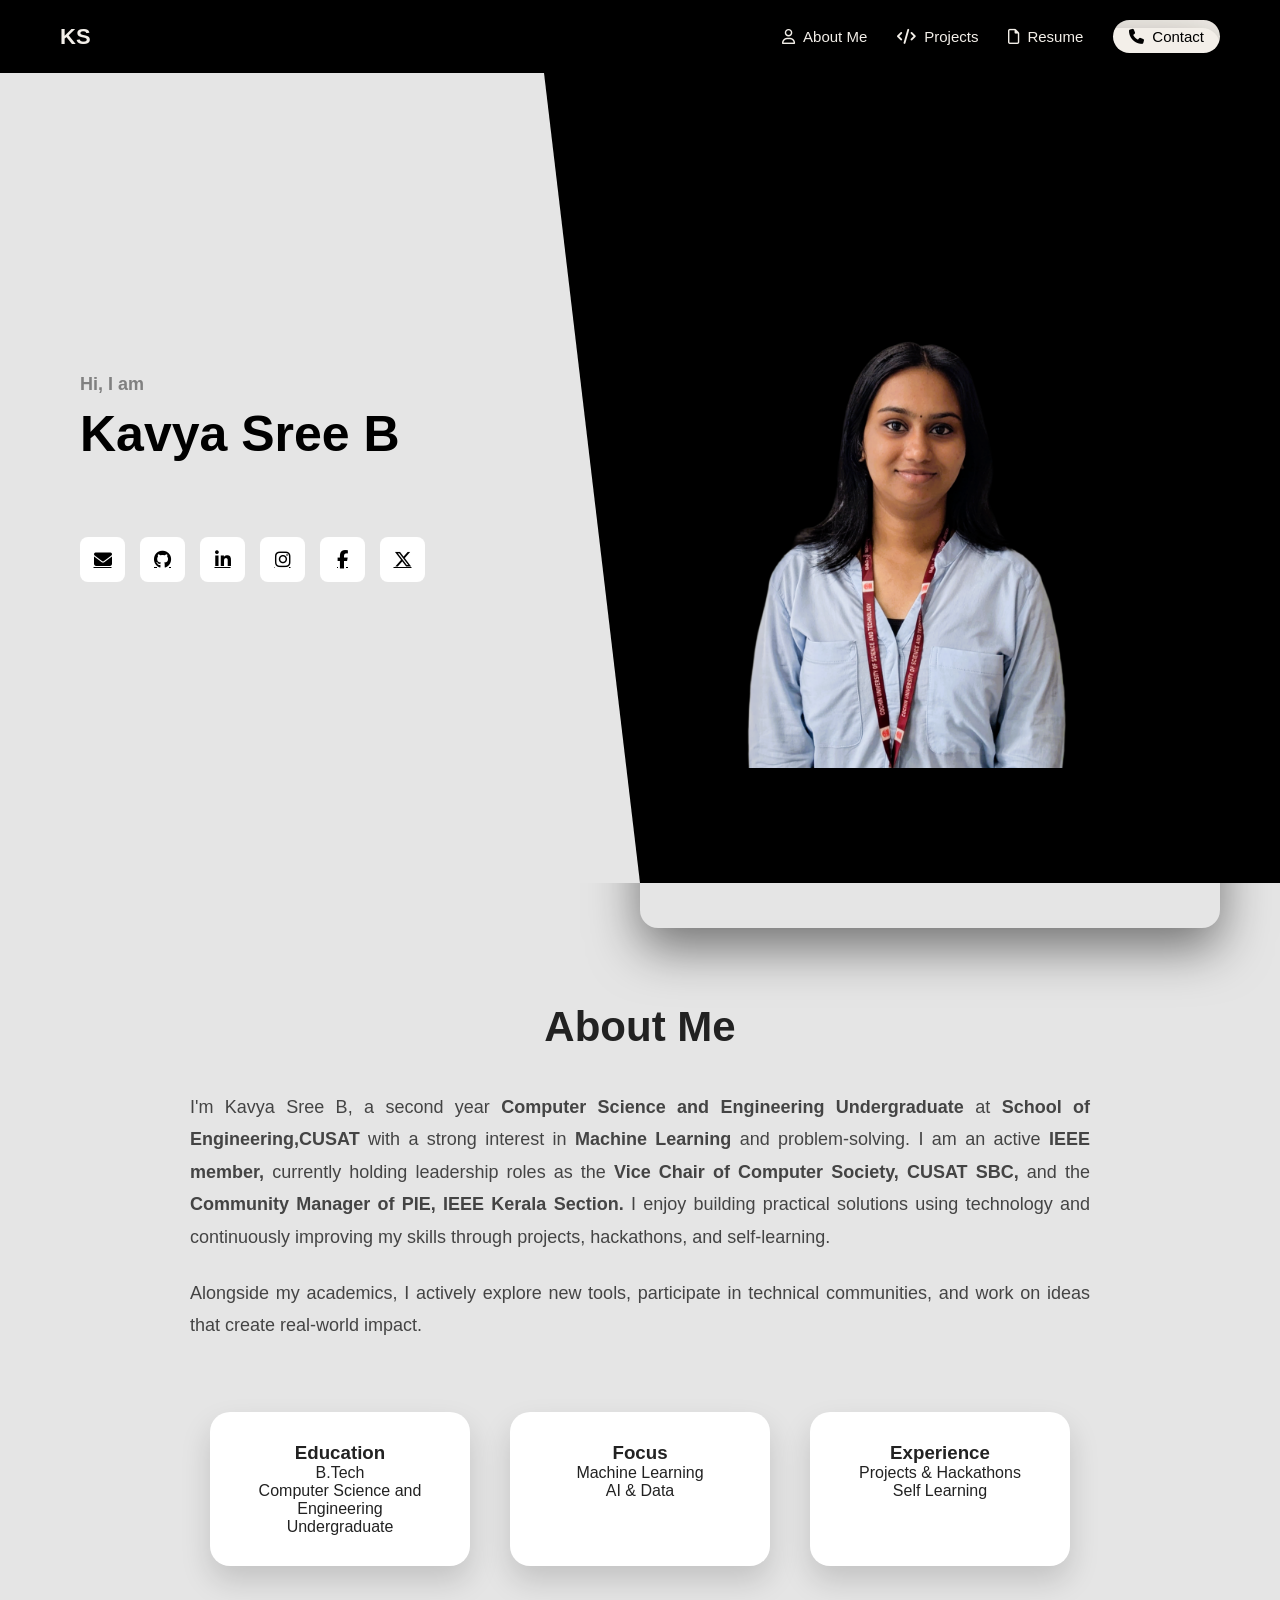
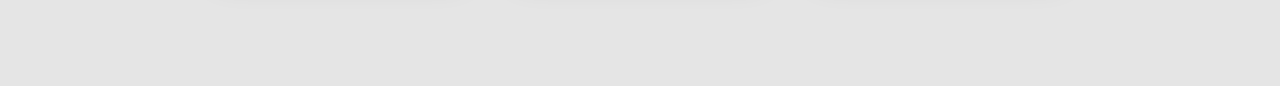
==== index.html @ b13e4714 "Initial portfolio upload" ====
<!DOCTYPE html>
<html lang="en">
<head>
    <meta charset="UTF-8">
    <title>My Portfolio</title>
    <link rel="stylesheet" href="style.css">
    <link rel="preconnect" href="https://fonts.googleapis.com">
    <link rel="stylesheet" href="https://cdnjs.cloudflare.com/ajax/libs/font-awesome/6.5.0/css/all.min.css">

</head>
<body>

   <!-- Navbar -->
<nav>
    <div class="logo">KS</div>
    <ul>
        <li><a href="index.html#about"><i class="fa-regular fa-user"></i> About Me</a></li>
        <li><a href="#"><i class="fa-solid fa-code"></i> Projects</a></li>
        <li><a href="resume.html"><i class="fa-regular fa-file"></i> Resume</a></li>
        <li class="btn"><a href="#"><i class="fa-solid fa-phone"></i> Contact</a></li>
    </ul>
</nav>
    <!-- Hero Section -->
    <section class="hero">
        <div class="left">
            <h4>Hi, I am</h4>
            <h1>Kavya Sree B</h1>
           <p class="animated-text">
                <span>Engineering Undergrad</span>
                <span>ML Enthusiast</span>
            </p>


            <div class="socials">
    <!-- Email -->
    <a href="mailto:kavyasreeb355@gmail.com" target="_blank" aria-label="Email">
        <i class="fa-solid fa-envelope"></i>
    </a>

    <!-- GitHub -->
    <a href="https://github.com/KavyaSreeBiji" target="_blank" aria-label="GitHub">
        <i class="fa-brands fa-github"></i>
    </a>

    <!-- LinkedIn -->
    <a href="https://www.linkedin.com/in/kavyasree-b55226313" target="_blank" aria-label="LinkedIn">
        <i class="fa-brands fa-linkedin-in"></i>
    </a>

    <!-- Instagram -->
    <a href="https://www.instagram.com/kavya.sree.b_?igsh=cXppZ3NjZDg3NjFj" target="_blank" aria-label="Instagram">
        <i class="fa-brands fa-instagram"></i>
    </a>

    <!-- Facebook -->
    <a href="https://www.facebook.com/share/1AL86g5GXq/" target="_blank" aria-label="Facebook">
        <i class="fa-brands fa-facebook-f"></i>
    </a>

    <!-- X (Twitter) -->
    <a href="https://x.com/KavyaSreeB_" target="_blank" aria-label="X">
        <i class="fa-brands fa-x-twitter"></i>
    </a>
</div>


        </div>

        
        <div class="right">
            <img src="images/Kavya Profile.png" alt="Profile">
        </div>
    </section>

    <section id="about" class="about-section">

    <h2 class="about-title">About Me</h2>

    <div class="about-text">
        <p>
            I'm Kavya Sree B, a second year <strong>Computer Science and Engineering 
            Undergraduate </strong>at <strong> School of Engineering,CUSAT</strong> with a strong interest in
            <strong>Machine Learning</strong> and problem-solving. I am an active<strong> IEEE member,</strong>  
            currently holding leadership roles as the<strong> Vice Chair of Computer Society, CUSAT SBC,</strong>
            and the <strong> Community Manager of PIE, IEEE Kerala Section.</strong> I enjoy building
            practical solutions using technology and continuously improving my
            skills through projects, hackathons, and self-learning.
        </p>

        <p>
            Alongside my academics, I actively explore new tools, participate in technical communities,
            and work on ideas that create real-world impact.
        </p>
    </div>

    <div class="about-cards">

        <div class="card">
            <h3>Education</h3>
            <p>B.Tech<br>Computer Science and Engineering Undergraduate</p>
        </div>

        <div class="card">
            <h3>Focus</h3>
            <p>Machine Learning<br>AI & Data</p>
        </div>

        <div class="card">
            <h3>Experience</h3>
            <p>Projects & Hackathons<br>Self Learning</p>
        </div>

    </div>

</section>



</body>
</html>
---- style.css ----
html {
    scroll-behavior: smooth;
}

* {
    margin: 0;
    padding: 0;
    box-sizing: border-box;
    font-family: Arial, sans-serif;
}

/* ================= BODY ================= */
body {
    background: black;
    color: #f3efe9;
}

/* ================= NAVBAR ================= */
nav {
    display: flex;
    justify-content: space-between;
    padding: 20px 60px;
    align-items: center;
}

.logo {
    font-weight: bold;
    font-size: 22px;
    color: #f3efe9;
}

nav ul {
    display: flex;
    list-style: none;
    gap: 30px;
    align-items: center;
}

nav ul li a {
    display: flex;
    align-items: center;
    gap: 8px;
    color: #f3efe9;
    text-decoration: none;
    font-weight: 500;
    font-size: 15px;
    transition: color 0.3s ease;
}

nav ul li a:hover {
    border-bottom: 2px solid #f3efe9;
    padding-bottom: 4px;
}

/* Contact button */
.btn {
    background: #f3efe9;
    padding: 8px 16px;
    border-radius: 20px;
    font-weight: bold;
}

.btn a,
.btn a i {
    color: black;
}

/* ================= HERO SECTION ================= */
.hero {
    display: flex;
    height: 90vh;
}

/* Left */
.left {
    width: 50%;
    background: #e5e5e5;
    color: black;
    display: flex;
    flex-direction: column;
    justify-content: center;
    padding-left: 80px;
    clip-path: polygon(0 0, 85% 0, 100% 100%, 0% 100%);
}

.left h4 {
    font-size: 18px;
    color: grey;
}

.left h1 {
    font-size: 50px;
    margin: 10px 0;
}

.left p {
    color: grey;
}

/* Animated text */
.animated-text {
    height: 24px;
    margin-top: 10px;
    overflow: hidden;
    position: relative;
}

.animated-text span {
    position: absolute;
    opacity: 0;
    animation: textFade 4s infinite;
    font-size: 18px;
    font-weight: 600;
    color: #555;
}

.animated-text span:nth-child(1) { animation-delay: 0s; }
.animated-text span:nth-child(2) { animation-delay: 2s; }

@keyframes textFade {
    0% { opacity: 0; transform: translateY(10px); }
    10% { opacity: 1; transform: translateY(0); }
    40% { opacity: 1; }
    50% { opacity: 0; transform: translateY(-10px); }
    100% { opacity: 0; }
}

/* Social icons */
.socials {
    margin-top: 30px;
    display: flex;
    gap: 15px;
}

.socials a {
    width: 45px;
    height: 45px;
    background: white;
    border-radius: 8px;
    display: flex;
    align-items: center;
    justify-content: center;
    color: black;
    font-size: 18px;
    transition: all 0.3s ease;
}

.socials a:hover {
    background: black;
    color: white;
    transform: translateY(-4px);
}

/* Right */
.right {
    width: 50%;
    background: black;
    display: flex;
    align-items: center;
    justify-content: center;
    padding-right: 60px;
}

.right img {
    height: 100vh;
    max-width: 100%;
    object-fit: contain;
    border-radius: 18px;
    box-shadow: 0 20px 50px rgba(0,0,0,0.5);
}

/* ================= ABOUT SECTION ================= */
.about-section {
    background: #e5e5e5;
    padding: 120px 80px;
    color: #222;
}

.about-title {
    text-align: center;
    font-size: 42px;
    margin-bottom: 40px;
}

.about-text {
    max-width: 900px;
    margin: 0 auto 70px;
    text-align: justify;
    font-size: 18px;
    line-height: 1.8;
}

.about-text p {
    margin-bottom: 24px;
    color: #444;
}

/* About cards */
.about-cards {
    display: flex;
    justify-content: center;
    gap: 40px;
    flex-wrap: wrap;
}

.card {
    background: white;
    padding: 30px 40px;
    border-radius: 20px;
    width: 260px;
    text-align: center;
    box-shadow: 0 15px 30px rgba(0,0,0,0.15);
    transition: transform 0.3s ease;
}

.card:hover {
    transform: translateY(-8px);
}

/* ================= RESUME PAGE ================= */
.resume-hero {
    min-height: 90vh;
    background: #eaf4fb;
    display: flex;
    flex-direction: column;
    align-items: center;
    justify-content: center;
    text-align: center;
    padding: 40px;
    color: #222;
}

.resume-hero h1 {
    font-size: 48px;
    color: #000000;
    margin-bottom: 20px;
}

/* Quote */
.quote {
    font-style: italic;
    font-size: 18px;
    color: #333;
    margin-bottom: 40px;
    max-width: 600px;
}

.quote span {
    display: block;
    margin-top: 8px;
    font-weight: bold;
    color: #555;
}

/* Resume buttons */
.resume-buttons {
    display: flex;
    gap: 20px;
}

.resume-buttons button {
    background: #6f6f6f;
    color: white;
    border: none;
    padding: 14px 28px;
    font-size: 16px;
    border-radius: 8px;
    cursor: pointer;
    transition: transform 0.3s ease;
}

.resume-buttons button:hover {
    background: #5a5a5a;
    transform: translateY(-3px);
}


/* Resume content layout */
.resume-content {
    background: #eaf4fb;
    padding: 70px 120px;

    display: flex;              
    flex-direction: column;
    gap: 30px;                  
    align-items: center;        
}


/* Resume cards */
.resume-card {
    width: 100%;
    max-width: 900px;           
    background: white;
    padding: 30px 35px;
    border-radius: 18px;
    box-shadow: 0 15px 30px rgba(0,0,0,0.12);

    transition: transform 0.3s ease, box-shadow 0.3s ease;
}

.resume-card:hover {
    transform: translateY(-6px);
    box-shadow: 0 20px 45px rgba(0,0,0,0.18);
}


.resume-card h2 {
    color: #000;
    margin-bottom: 20px;
    font-size: 26px;
}

.edu-item h3 {
    color: #000;
    font-weight: 600;
}

.resume-card p,
.resume-card li,
.resume-card span {
    color: #444;
}


/* Personal details list */
.resume-card ul {
    list-style: none;
    padding: 0;
}

.resume-card ul li {
    display: flex;
    gap: 10px;
    margin-bottom: 10px;
    color: #444;
    transition: transform 0.3s ease;
}

.resume-card ul li::before {
    content: "▪";
    color: #2a5bd7;
    margin-top: 4px;
}

.resume-card ul li:hover {
    transform: translateX(6px);
}

/* Education */
.edu-item {
    padding: 18px 0;
    border-bottom: 1px solid #d6d6d6;
}

.edu-item:last-child {
    border-bottom: none;
}


.edu-item:hover {
    transform: translateX(6px);
}

.edu-item h3 {
    font-size: 18px;
    color: #000000;
    font-weight: 600;
    margin-bottom: 6px; 
}

.edu-item span {
    font-size: 14px;
    color: gray;
    display: block;
    margin-bottom: 8px; 
}

.edu-item p strong {
    color: #000000;
    margin-bottom: 6px;
    display: inline-block;
    margin-top: 4px;
}

/* Skills */
.skill {
    margin-bottom: 16px;
}

.skill span {
    font-weight: 500;
    color: #222;
}

.bar {
    background: #e0e0e0;
    height: 8px;
    border-radius: 5px;
    margin-top: 6px;
}

.bar div {
    height: 100%;
    background: #7a7a7a;
    border-radius: 5px;
}

.skill:hover .bar div {
    filter: brightness(1.2);
}

/* Soft skills */
.tags {
    display: flex;
    flex-wrap: wrap;
    gap: 10px;
}

.tags span {
    background: transparent;
    color: #444;
    border: 1.5px solid #888;
    padding: 6px 14px;
    border-radius: 20px;
    font-size: 14px;
    transition: all 0.3s ease;
}

.tags span:hover {
    background: #d9d9d9;
    color: black;
    transform: scale(1.08);
}

.resume-content > .resume-card:nth-child(1),
.resume-content > .resume-card:nth-child(3) {
    margin-bottom: 0;
}

/* === 3D Resume Effect === */
resume-3d-wrapper {
    min-height: 100vh;
    perspective: 1000px;
    transform-style: preserve-3d;
}

.resume-hero,
.resume-content {
    transform-style: preserve-3d;
    transition: transform 0.1s ease-out;
}
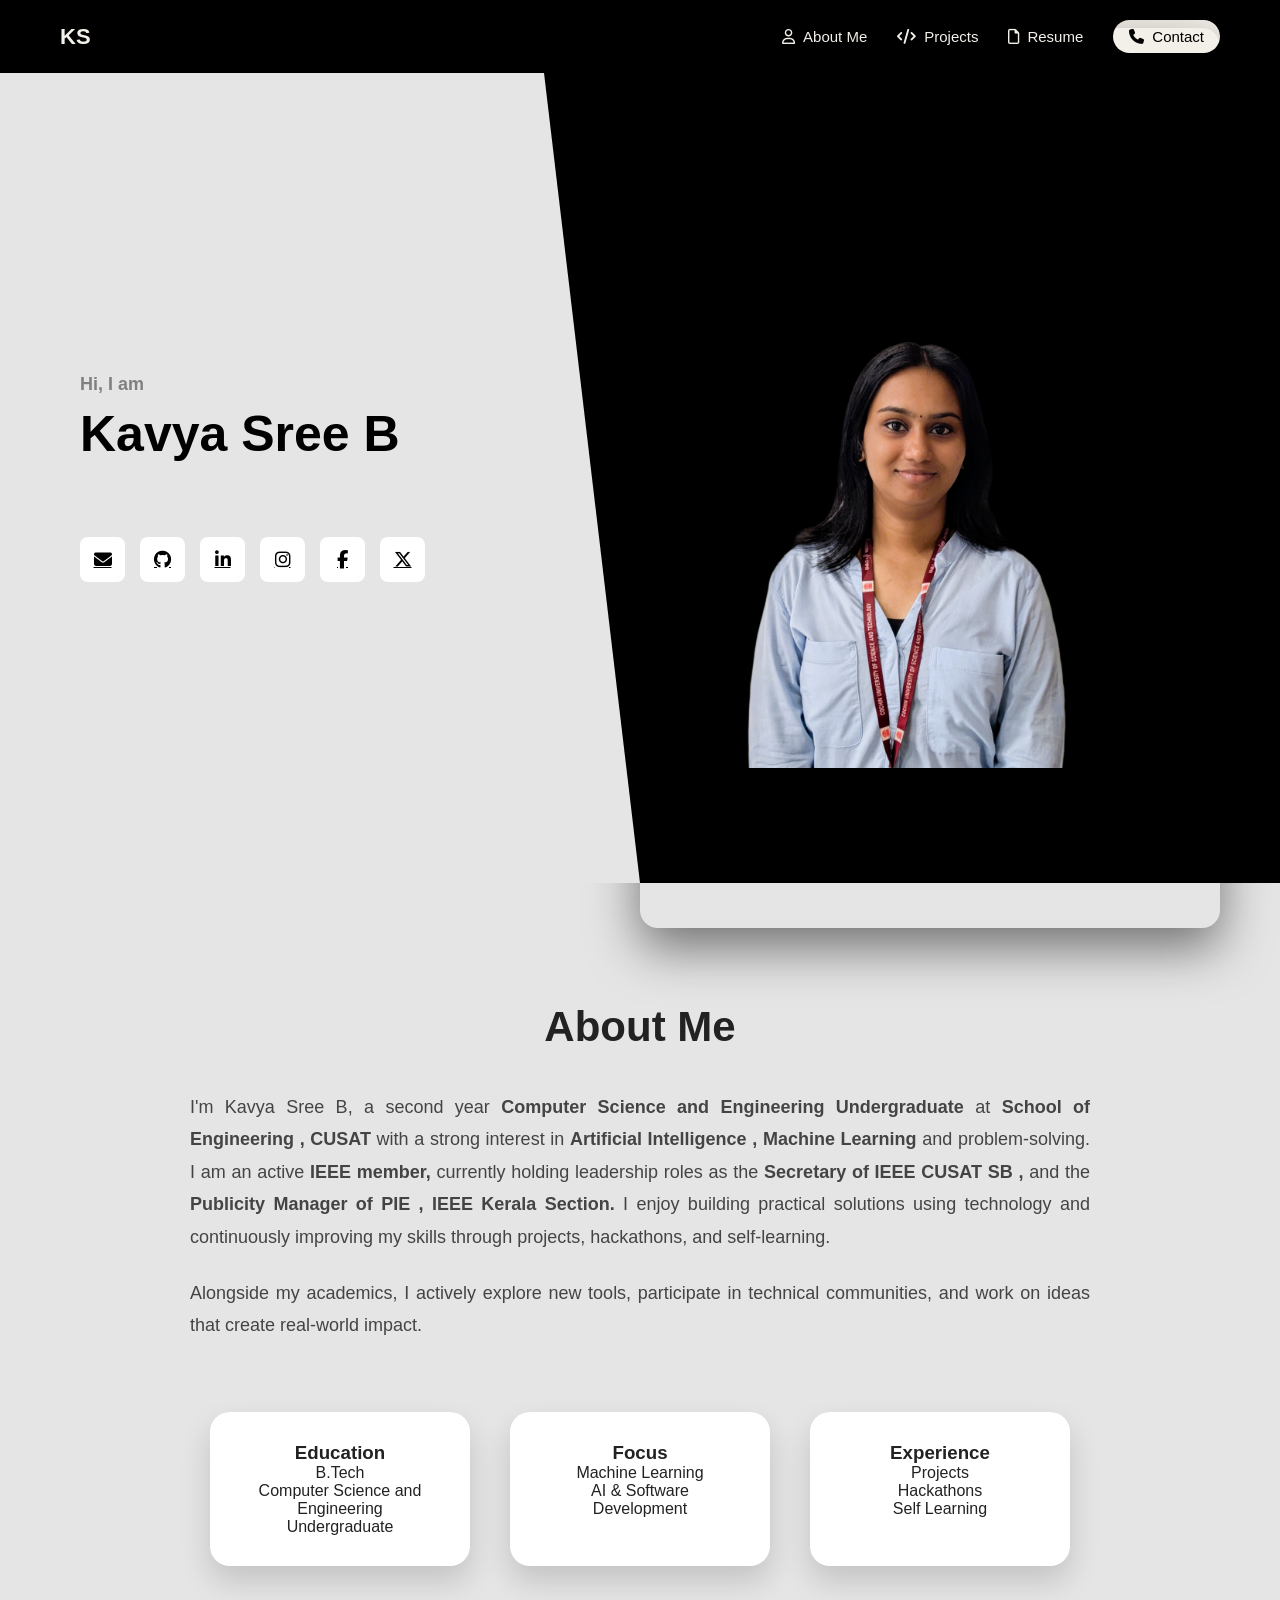
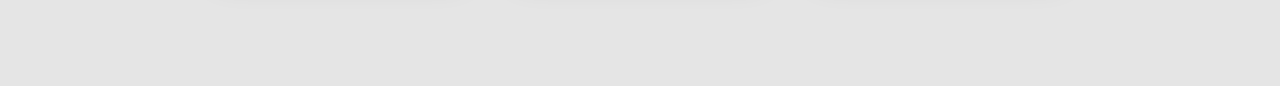
==== commit 868dbf82: "Updated about section in portfolio" ====
--- a/index.html
+++ b/index.html
@@ -79,10 +79,10 @@
     <div class="about-text">
         <p>
             I'm Kavya Sree B, a second year <strong>Computer Science and Engineering 
-            Undergraduate </strong>at <strong> School of Engineering,CUSAT</strong> with a strong interest in
-            <strong>Machine Learning</strong> and problem-solving. I am an active<strong> IEEE member,</strong>  
-            currently holding leadership roles as the<strong> Vice Chair of Computer Society, CUSAT SBC,</strong>
-            and the <strong> Community Manager of PIE, IEEE Kerala Section.</strong> I enjoy building
+            Undergraduate </strong>at <strong> School of Engineering , CUSAT</strong> with a strong interest in
+            <strong>Artificial Intelligence , Machine Learning</strong> and problem-solving. I am an active<strong> IEEE member,</strong>  
+            currently holding leadership roles as the<strong> Secretary of IEEE CUSAT SB ,</strong>
+            and the <strong> Publicity Manager of PIE , IEEE Kerala Section.</strong> I enjoy building
             practical solutions using technology and continuously improving my
             skills through projects, hackathons, and self-learning.
         </p>
@@ -102,12 +102,12 @@
 
         <div class="card">
             <h3>Focus</h3>
-            <p>Machine Learning<br>AI & Data</p>
+            <p>Machine Learning<br>AI & Software Development</p>
         </div>
 
         <div class="card">
             <h3>Experience</h3>
-            <p>Projects & Hackathons<br>Self Learning</p>
+            <p>Projects<br>Hackathons<br>Self Learning</p>
         </div>
 
     </div>
